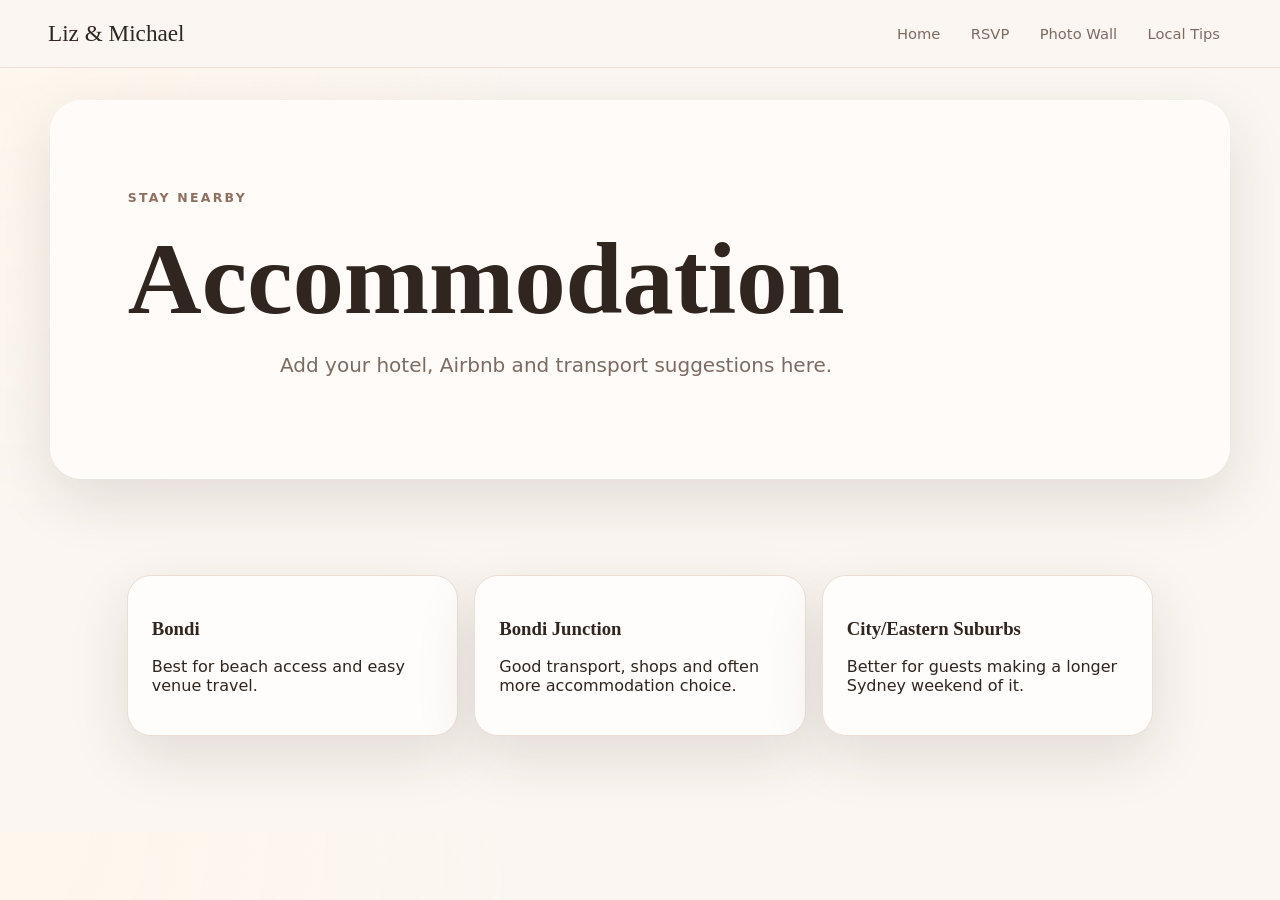
==== accommodation.html @ fe6d3f45 "update" ====
<!doctype html><html lang="en"><head><meta charset="utf-8"><meta name="viewport" content="width=device-width,initial-scale=1"><meta name="theme-color" content="#8f6f5f"><title>Accommodation — Liz & Michael</title><link rel="manifest" href="manifest.json"><link rel="stylesheet" href="css/styles.css"></head><body><header class="site-header"><a class="brand" href="index.html">Liz & Michael</a><nav class="nav open"><a href="index.html">Home</a><a href="rsvp.html">RSVP</a><a href="photo-wall.html">Photo Wall</a><a href="local.html">Local Tips</a></nav></header><main class="page"><section class="section page-hero reveal"><p class="eyebrow">Stay nearby</p><h1>Accommodation</h1><p class="lead">Add your hotel, Airbnb and transport suggestions here.</p></section><section class="section grid cards reveal"><article><h3>Bondi</h3><p>Best for beach access and easy venue travel.</p></article><article><h3>Bondi Junction</h3><p>Good transport, shops and often more accommodation choice.</p></article><article><h3>City/Eastern Suburbs</h3><p>Better for guests making a longer Sydney weekend of it.</p></article></section></main><script src="js/app.js"></script></body></html>
---- css/styles.css ----
:root{--bg:#fbf6f1;--paper:#fffdfb;--ink:#30251f;--muted:#7d6b61;--accent:#8f6f5f;--accent2:#d9b8a5;--line:#eaded5;--shadow:0 20px 60px rgba(48,37,31,.12)}*{box-sizing:border-box}html{scroll-behavior:smooth}body{margin:0;font-family:Inter,ui-sans-serif,system-ui,-apple-system,Segoe UI,sans-serif;background:radial-gradient(circle at top left,#fff7ed,transparent 35%),var(--bg);color:var(--ink)}a{color:inherit}.site-header{position:sticky;top:0;z-index:20;display:flex;align-items:center;justify-content:space-between;gap:1rem;padding:1rem clamp(1rem,4vw,3rem);background:rgba(251,246,241,.86);backdrop-filter:blur(16px);border-bottom:1px solid var(--line)}.brand{font-family:Georgia,serif;font-size:1.45rem;text-decoration:none}.nav{display:flex;flex-wrap:wrap;gap:.4rem;align-items:center}.nav a{text-decoration:none;padding:.55rem .75rem;border-radius:999px;color:var(--muted);font-size:.92rem}.nav a:hover,.pill{background:var(--ink)!important;color:#fff!important}.nav-toggle{display:none}.section{padding:clamp(3rem,8vw,6rem) clamp(1rem,6vw,5rem);max-width:1180px;margin:auto}.hero{min-height:82vh;display:grid;place-items:center;text-align:center;background:linear-gradient(120deg,rgba(143,111,95,.18),rgba(217,184,165,.2)),url('../assets/images/hero.svg') center/cover;border-bottom:1px solid var(--line);max-width:none}.hero-card,.page-hero{background:rgba(255,253,251,.78);border:1px solid rgba(255,255,255,.7);box-shadow:var(--shadow);border-radius:2rem;padding:clamp(2rem,6vw,5rem)}h1,h2,h3{font-family:Georgia,serif;line-height:1.05}h1{font-size:clamp(2.6rem,8vw,6.5rem);margin:.2em 0}h2{font-size:clamp(2rem,5vw,3.5rem);margin:.2em 0 .5em}.lead{font-size:1.25rem;color:var(--muted);max-width:720px;margin:0 auto 1.5rem}.eyebrow{text-transform:uppercase;letter-spacing:.18em;color:var(--accent);font-weight:700;font-size:.78rem}.button{display:inline-flex;align-items:center;justify-content:center;padding:.9rem 1.2rem;border-radius:999px;background:var(--ink);color:#fff;text-decoration:none;font-weight:700;border:1px solid var(--ink)}.button.ghost{background:transparent;color:var(--ink)}.hero-actions{display:flex;justify-content:center;gap:.75rem;flex-wrap:wrap}.countdown{margin-top:1.5rem;color:var(--muted);font-weight:700}.timeline{display:grid;gap:1rem;border-left:2px solid var(--accent2);padding-left:1.5rem}.timeline div{background:var(--paper);border:1px solid var(--line);box-shadow:var(--shadow);border-radius:1.25rem;padding:1rem 1.2rem;display:grid;gap:.25rem}.timeline strong{color:var(--accent)}.split{display:grid;grid-template-columns:1.2fr .8fr;gap:2rem;align-items:center}.info-card,.cards article,.map-card{background:var(--paper);border:1px solid var(--line);box-shadow:var(--shadow);border-radius:1.5rem;padding:1.5rem}.grid{display:grid;grid-template-columns:repeat(3,minmax(0,1fr));gap:1rem}.map-card iframe{width:100%;min-height:420px;border:0;border-radius:1rem}footer{text-align:center;padding:3rem;color:var(--muted)}.page{padding-top:2rem}.reveal{opacity:0;transform:translateY(18px);transition:.7s ease}.reveal.visible{opacity:1;transform:none}@media(max-width:850px){.site-header{align-items:flex-start}.nav{display:none;width:100%}.nav.open{display:flex}.nav-toggle{display:block;border:1px solid var(--line);background:var(--paper);border-radius:999px;padding:.5rem .7rem}.split,.grid{grid-template-columns:1fr}.hero-actions{align-items:stretch}.button{width:100%}}
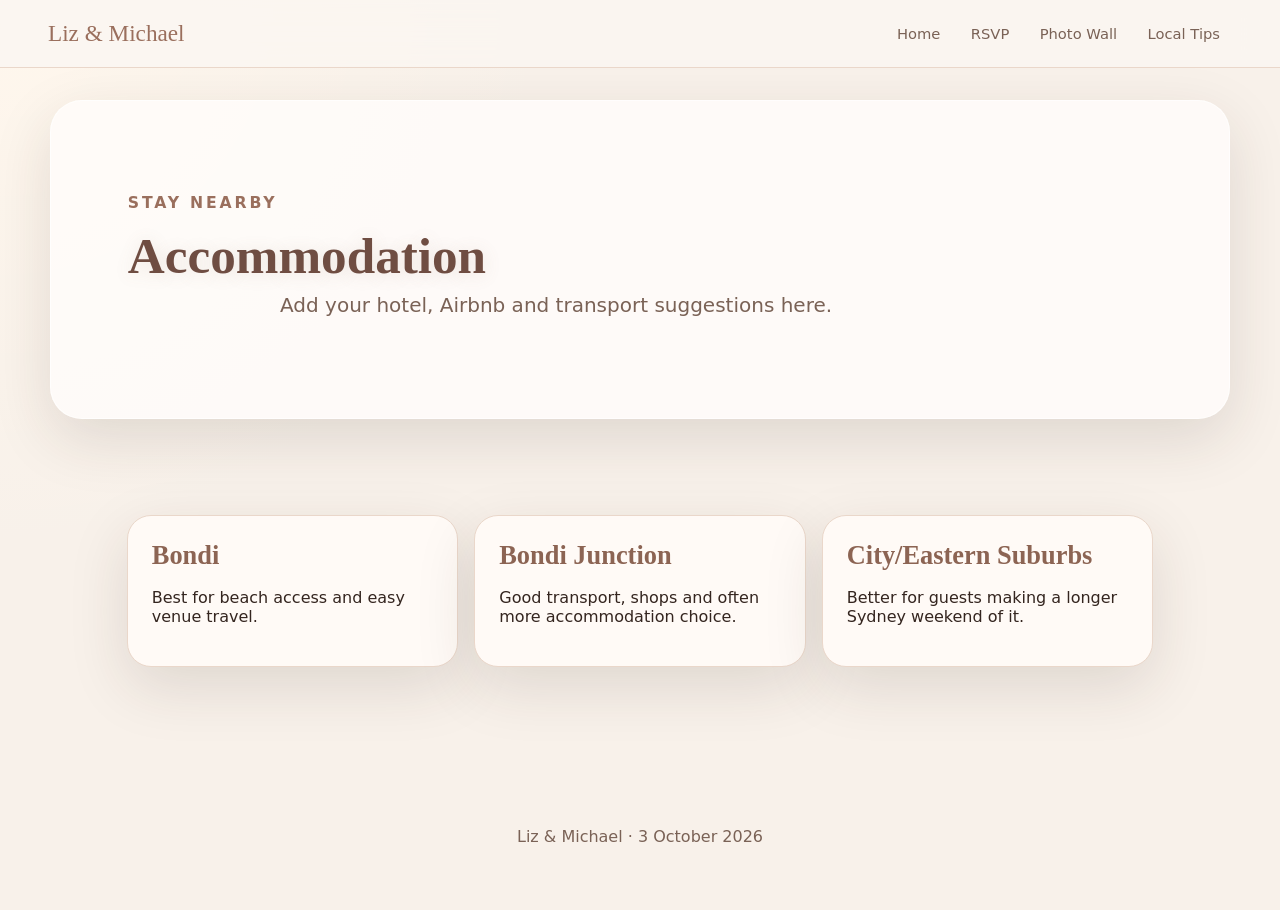
==== commit 10a69f18: "m" ====
--- a/accommodation.html
+++ b/accommodation.html
@@ -1 +1,127 @@
-<!doctype html><html lang="en"><head><meta charset="utf-8"><meta name="viewport" content="width=device-width,initial-scale=1"><meta name="theme-color" content="#8f6f5f"><title>Accommodation — Liz & Michael</title><link rel="manifest" href="manifest.json"><link rel="stylesheet" href="css/styles.css"></head><body><header class="site-header"><a class="brand" href="index.html">Liz & Michael</a><nav class="nav open"><a href="index.html">Home</a><a href="rsvp.html">RSVP</a><a href="photo-wall.html">Photo Wall</a><a href="local.html">Local Tips</a></nav></header><main class="page"><section class="section page-hero reveal"><p class="eyebrow">Stay nearby</p><h1>Accommodation</h1><p class="lead">Add your hotel, Airbnb and transport suggestions here.</p></section><section class="section grid cards reveal"><article><h3>Bondi</h3><p>Best for beach access and easy venue travel.</p></article><article><h3>Bondi Junction</h3><p>Good transport, shops and often more accommodation choice.</p></article><article><h3>City/Eastern Suburbs</h3><p>Better for guests making a longer Sydney weekend of it.</p></article></section></main><script src="js/app.js"></script></body></html>
+<!doctype html>
+<html lang="en">
+   <head>
+      <meta charset="utf-8" />
+      <meta name="viewport" content="width=device-width,initial-scale=1" />
+      <meta name="theme-color" content="#8f6f5f" />
+      <title>Accommodation — Liz & Michael</title>
+      <link rel="manifest" href="manifest.json" />
+      <link rel="apple-touch-icon" href="assets/icons/icon-192.png" />
+      <link rel="stylesheet" href="css/styles.css" />
+   </head>
+   <body>
+      <header class="site-header">
+         <a class="brand" href="index.html">Liz & Michael</a
+         ><button
+            class="nav-toggle"
+            type="button"
+            aria-label="Open menu"
+            aria-expanded="false"
+            aria-controls="site-navigation"
+         >
+            ☰
+         </button>
+         <nav id="site-navigation" class="nav">
+            <a href="index.html">Home</a><a href="rsvp.html">RSVP</a
+            ><a href="photo-wall.html">Photo Wall</a
+            ><a href="local.html">Local Tips</a>
+         </nav>
+      </header>
+      <main class="page">
+         <section class="section page-hero reveal">
+            <p class="eyebrow">Stay nearby</p>
+            <h1>Accommodation</h1>
+            <p class="lead">
+               Add your hotel, Airbnb and transport suggestions here.
+            </p>
+         </section>
+         <section class="section grid cards reveal">
+            <article>
+               <h3>Bondi</h3>
+               <p>Best for beach access and easy venue travel.</p>
+            </article>
+            <article>
+               <h3>Bondi Junction</h3>
+               <p>Good transport, shops and often more accommodation choice.</p>
+            </article>
+            <article>
+               <h3>City/Eastern Suburbs</h3>
+               <p>Better for guests making a longer Sydney weekend of it.</p>
+            </article>
+         </section>
+      </main>
+      
+	  <div class="install-strip" id="install-strip" hidden>
+  <div>
+    <strong>Add our wedding app</strong>
+    <span>
+      Get quick access to schedules, maps, accommodation and photo sharing.
+    </span>
+  </div>
+
+  <div class="install-actions">
+    <button
+      class="install-button"
+      id="install-button"
+      type="button">
+      Add to Home Screen
+    </button>
+
+    <button
+      class="install-dismiss"
+      id="install-dismiss"
+      type="button"
+      aria-label="Dismiss install prompt">
+      ×
+    </button>
+  </div>
+</div>
+
+<div
+  class="install-modal"
+  id="ios-install-modal"
+  hidden
+  aria-hidden="true">
+
+  <div
+    class="install-modal-card"
+    role="dialog"
+    aria-modal="true"
+    aria-labelledby="ios-install-title">
+
+    <button
+      class="modal-close"
+      id="ios-install-close"
+      type="button"
+      aria-label="Close install instructions">
+      ×
+    </button>
+
+    <p class="eyebrow">iPhone & iPad</p>
+
+    <h2 id="ios-install-title">
+      Add to Home Screen
+    </h2>
+
+    <p>
+      Add our wedding app to your Home Screen for easy access before and during the day.
+    </p>
+
+    <p>
+      Tap <strong>Share</strong> in Safari, then select
+      <strong>Add to Home Screen</strong>.
+    </p>
+
+    <img
+      class="install-gif"
+      src="assets/images/ios-add-to-home.gif"
+      alt="How to add the wedding site to your iPhone home screen">
+  </div>
+</div>
+
+  <footer><p>Liz & Michael · 3 October 2026</p></footer>
+  <script src="js/app.js"></script>
+</body>
+</html>
+	  
+     
--- a/css/styles.css
+++ b/css/styles.css
@@ -1 +1,738 @@
-:root{--bg:#fbf6f1;--paper:#fffdfb;--ink:#30251f;--muted:#7d6b61;--accent:#8f6f5f;--accent2:#d9b8a5;--line:#eaded5;--shadow:0 20px 60px rgba(48,37,31,.12)}*{box-sizing:border-box}html{scroll-behavior:smooth}body{margin:0;font-family:Inter,ui-sans-serif,system-ui,-apple-system,Segoe UI,sans-serif;background:radial-gradient(circle at top left,#fff7ed,transparent 35%),var(--bg);color:var(--ink)}a{color:inherit}.site-header{position:sticky;top:0;z-index:20;display:flex;align-items:center;justify-content:space-between;gap:1rem;padding:1rem clamp(1rem,4vw,3rem);background:rgba(251,246,241,.86);backdrop-filter:blur(16px);border-bottom:1px solid var(--line)}.brand{font-family:Georgia,serif;font-size:1.45rem;text-decoration:none}.nav{display:flex;flex-wrap:wrap;gap:.4rem;align-items:center}.nav a{text-decoration:none;padding:.55rem .75rem;border-radius:999px;color:var(--muted);font-size:.92rem}.nav a:hover,.pill{background:var(--ink)!important;color:#fff!important}.nav-toggle{display:none}.section{padding:clamp(3rem,8vw,6rem) clamp(1rem,6vw,5rem);max-width:1180px;margin:auto}.hero{min-height:82vh;display:grid;place-items:center;text-align:center;background:linear-gradient(120deg,rgba(143,111,95,.18),rgba(217,184,165,.2)),url('../assets/images/hero.svg') center/cover;border-bottom:1px solid var(--line);max-width:none}.hero-card,.page-hero{background:rgba(255,253,251,.78);border:1px solid rgba(255,255,255,.7);box-shadow:var(--shadow);border-radius:2rem;padding:clamp(2rem,6vw,5rem)}h1,h2,h3{font-family:Georgia,serif;line-height:1.05}h1{font-size:clamp(2.6rem,8vw,6.5rem);margin:.2em 0}h2{font-size:clamp(2rem,5vw,3.5rem);margin:.2em 0 .5em}.lead{font-size:1.25rem;color:var(--muted);max-width:720px;margin:0 auto 1.5rem}.eyebrow{text-transform:uppercase;letter-spacing:.18em;color:var(--accent);font-weight:700;font-size:.78rem}.button{display:inline-flex;align-items:center;justify-content:center;padding:.9rem 1.2rem;border-radius:999px;background:var(--ink);color:#fff;text-decoration:none;font-weight:700;border:1px solid var(--ink)}.button.ghost{background:transparent;color:var(--ink)}.hero-actions{display:flex;justify-content:center;gap:.75rem;flex-wrap:wrap}.countdown{margin-top:1.5rem;color:var(--muted);font-weight:700}.timeline{display:grid;gap:1rem;border-left:2px solid var(--accent2);padding-left:1.5rem}.timeline div{background:var(--paper);border:1px solid var(--line);box-shadow:var(--shadow);border-radius:1.25rem;padding:1rem 1.2rem;display:grid;gap:.25rem}.timeline strong{color:var(--accent)}.split{display:grid;grid-template-columns:1.2fr .8fr;gap:2rem;align-items:center}.info-card,.cards article,.map-card{background:var(--paper);border:1px solid var(--line);box-shadow:var(--shadow);border-radius:1.5rem;padding:1.5rem}.grid{display:grid;grid-template-columns:repeat(3,minmax(0,1fr));gap:1rem}.map-card iframe{width:100%;min-height:420px;border:0;border-radius:1rem}footer{text-align:center;padding:3rem;color:var(--muted)}.page{padding-top:2rem}.reveal{opacity:0;transform:translateY(18px);transition:.7s ease}.reveal.visible{opacity:1;transform:none}@media(max-width:850px){.site-header{align-items:flex-start}.nav{display:none;width:100%}.nav.open{display:flex}.nav-toggle{display:block;border:1px solid var(--line);background:var(--paper);border-radius:999px;padding:.5rem .7rem}.split,.grid{grid-template-columns:1fr}.hero-actions{align-items:stretch}.button{width:100%}}
+:root {
+    --bg: #f8f1ea;
+    --paper: #fffaf6;
+    --ink: #34251f;
+    --muted: #7a6256;
+    --accent: #9a6f5d;
+    --accent2: #e2bda8;
+    --line: #ead7ca;
+    --rose: #b98678;
+    --champagne: #f3dfcf;
+    --shadow: 0 20px 60px rgba(52, 37, 31, 0.13);
+}
+* {
+    box-sizing: border-box;
+}
+html {
+    scroll-behavior: smooth;
+}
+body {
+    margin: 0;
+    font-family: Inter, ui-sans-serif, system-ui, -apple-system, Segoe UI,
+        sans-serif;
+    background: radial-gradient(circle at top left, #fff7ed, transparent 35%),
+        var(--bg);
+    color: var(--ink);
+}
+a {
+    color: inherit;
+}
+.site-header {
+    position: sticky;
+    top: 0;
+    z-index: 20;
+    display: flex;
+    align-items: center;
+    justify-content: space-between;
+    gap: 1rem;
+    padding: 1rem clamp(1rem, 4vw, 3rem);
+    background: rgba(251, 246, 241, 0.86);
+    backdrop-filter: blur(16px);
+    border-bottom: 1px solid var(--line);
+}
+.brand {
+    font-family: Georgia, serif;
+    font-size: 1.45rem;
+    text-decoration: none;
+    color: var(--accent);
+    font-weight: 500;
+}
+.brand:hover {
+    color: #8c6453;
+}
+.nav {
+    display: flex;
+    flex-wrap: wrap;
+    gap: 0.4rem;
+    align-items: center;
+}
+span {
+    color: var(--muted);
+}
+.emergency a {
+    color: #8c6453;
+}
+.nav a {
+    text-decoration: none;
+    padding: 0.55rem 0.75rem;
+    border-radius: 999px;
+    color: var(--muted);
+    font-size: 0.92rem;
+}
+.nav a:hover,
+.pill {
+    background: var(--ink) !important;
+    color: #fff !important;
+}
+.nav-toggle {
+    display: none;
+}
+.section {
+    padding: clamp(3rem, 8vw, 6rem) clamp(1rem, 6vw, 5rem);
+    max-width: 1180px;
+    margin: auto;
+}
+.hero {
+    min-height: 82vh;
+    display: grid;
+    place-items: center;
+    text-align: center;
+    background: linear-gradient(
+            120deg,
+            rgba(143, 111, 95, 0.18),
+            rgba(217, 184, 165, 0.2)
+        ),
+        url("../assets/images/hero.svg") center/cover;
+    border-bottom: 1px solid var(--line);
+    max-width: none;
+}
+.hero-card,
+.page-hero {
+    background: rgba(255, 253, 251, 0.78);
+    border: 1px solid rgba(255, 255, 255, 0.7);
+    box-shadow: var(--shadow);
+    border-radius: 2rem;
+    padding: clamp(1rem, 6vw, 5rem);
+}
+h1,
+h2,
+h3 {
+    font-family: Georgia, serif;
+    line-height: 1.08;
+}
+
+h1 {
+    font-size: clamp(1.6rem, 4vw, 3.25rem);
+    margin: 0.2em 0;
+    color: #6f4d42;
+    text-shadow: 0 2px 18px rgba(143, 111, 95, 0.16);
+}
+
+h2 {
+    font-size: clamp(2rem, 5vw, 3.5rem);
+    margin: 0.2em 0 0.5em;
+    color: #8f5f50;
+    position: relative;
+}
+
+h2::after {
+    content: "";
+    display: block;
+    width: 4.5rem;
+    height: 2px;
+    margin-top: 0.6rem;
+    background: linear-gradient(90deg, var(--rose), transparent);
+}
+
+h3 {
+    font-size: clamp(1.25rem, 2.5vw, 1.65rem);
+    line-height: 1.2;
+    margin: 0 0 0.65rem;
+    color: #8c6453;
+    font-weight: 600;
+}
+.hero-card h1.no-divider::after {
+    content: none;
+}
+.lead {
+    font-size: 1.25rem;
+    color: var(--muted);
+    max-width: 720px;
+    margin: 0 auto 1.5rem;
+}
+.eyebrow {
+   /*text-transform: uppercase;*/
+    letter-spacing: 0.18em;
+    color: var(--accent);
+    font-weight: 700;
+    font-size: 0.68rem;
+}
+.eyebrow-raised {
+   /*text-transform: uppercase;*/ 	
+    letter-spacing: 0.18em;
+    color: var(--accent);
+    font-weight: 700;
+    font-size: 0.98rem;
+}
+.button {
+    display: inline-flex;
+    align-items: center;
+    justify-content: center;
+    padding: 0.9rem 1.2rem;
+    border-radius: 999px;
+    background: #8c6453;
+    color: #fff;
+    text-decoration: none;
+    font-weight: 700;
+    border: 1px solid #8c6453;
+}
+.button:hover {
+    background: #7f5648;
+    border-color: #7f5648;
+}
+.button.ghost {
+    background: transparent;
+    color: #8c6453;
+    border-color: #d9c3b7;
+}
+.hero-actions {
+    display: flex;
+    justify-content: center;
+    gap: 0.75rem;
+    flex-wrap: wrap;
+}
+.button.ghost:hover {
+    background: rgba(140, 100, 83, 0.08);
+    border-color: #8c6453;
+}
+.countdown {
+    margin-top: 1.5rem;
+    color: var(--muted);
+    font-weight: 700;
+}
+.timeline {
+    display: grid;
+    gap: 1rem;
+    border-left: 2px solid var(--accent2);
+    padding-left: 1.5rem;
+}
+.timeline div {
+    background: var(--paper);
+    border: 1px solid var(--line);
+    box-shadow: var(--shadow);
+    border-radius: 1.25rem;
+    padding: 1rem 1.2rem;
+    display: grid;
+    gap: 0.25rem;
+}
+.timeline strong {
+    color: var(--accent);
+}
+.split {
+    display: grid;
+    grid-template-columns: 1.2fr 0.8fr;
+    gap: 2rem;
+    align-items: center;
+}
+.info-card,
+.cards article,
+.map-card {
+    background: var(--paper);
+    border: 1px solid var(--line);
+    box-shadow: var(--shadow);
+    border-radius: 1.5rem;
+    padding: 1.5rem;
+}
+.grid {
+    display: grid;
+    grid-template-columns: repeat(3, minmax(0, 1fr));
+    gap: 1rem;
+}
+.map-card iframe {
+    width: 100%;
+    min-height: 420px;
+    border: 0;
+    border-radius: 1rem;
+}
+
+/**/
+
+/* Polished map card */
+.map-card {
+    overflow: hidden;
+    padding: 0;
+}
+
+.map-card iframe {
+    width: 100%;
+    min-height: 420px;
+    border: 0;
+    border-radius: 1.5rem 1.5rem 0 0;
+    display: block;
+}
+
+.map-actions {
+    display: flex;
+    gap: 0.75rem;
+    padding: 1rem;
+    flex-wrap: wrap;
+    background: rgba(255, 253, 251, 0.92);
+    border-top: 1px solid var(--line);
+}
+
+.map-actions .button {
+    width: auto;
+}
+
+@media (max-width: 850px) {
+    .map-card iframe {
+        min-height: 320px;
+    }
+
+    .map-actions {
+        flex-direction: column;
+    }
+
+    .map-actions .button {
+        width: 100%;
+    }
+}
+
+
+/**/
+
+
+
+
+footer {
+    text-align: center;
+    padding: 3rem;
+    color: var(--muted);
+}
+.page {
+    padding-top: 2rem;
+}
+.reveal {
+    opacity: 0;
+    transform: translateY(18px);
+    transition: 0.7s ease;
+}
+.reveal.visible {
+    opacity: 1;
+    transform: none;
+}
+@media (max-width: 850px) {
+    .site-header {
+        align-items: flex-start;
+    }
+    .nav {
+        display: none;
+        width: 100%;
+    }
+    .nav.open {
+        display: flex;
+    }
+    .nav-toggle {
+        display: block;
+        border: 1px solid var(--line);
+        background: var(--paper);
+        border-radius: 999px;
+        padding: 0.5rem 0.7rem;
+    }
+    .split,
+    .grid {
+        grid-template-columns: 1fr;
+    }
+    .hero-actions {
+        align-items: stretch;
+    }
+    .button {
+        width: 100%;
+    }
+}
+
+.eyebrow {
+    text-transform: uppercase;
+    letter-spacing: 0.18em;
+    color: var(--accent);
+    font-weight: 700;
+    font-size: 0.98rem;
+}
+/* Improved mobile navigation */
+@media (max-width: 850px) {
+    .site-header {
+        align-items: center;
+        flex-wrap: wrap;
+        padding: 0.85rem 1rem;
+    }
+
+    .brand {
+        font-size: 1.25rem;
+    }
+
+    .nav-toggle {
+        display: inline-flex;
+        align-items: center;
+        justify-content: center;
+        width: 2.75rem;
+        height: 2.75rem;
+        border: 1px solid var(--line);
+        background: var(--paper);
+        border-radius: 999px;
+        font-size: 1.25rem;
+        line-height: 1;
+        box-shadow: 0 10px 30px rgba(48, 37, 31, 0.08);
+    }
+
+    .nav {
+        display: none;
+        width: 100%;
+        margin-top: 0.75rem;
+        padding: 0.65rem;
+        background: rgba(255, 253, 251, 0.96);
+        border: 1px solid var(--line);
+        border-radius: 1.25rem;
+        box-shadow: var(--shadow);
+        backdrop-filter: blur(16px);
+    }
+
+    .nav.open {
+        display: grid;
+        grid-template-columns: 1fr 1fr;
+        gap: 0.45rem;
+    }
+
+    .nav a {
+        display: flex;
+        align-items: center;
+        justify-content: center;
+        min-height: 2.75rem;
+        padding: 0.75rem 0.65rem;
+        border-radius: 0.95rem;
+        background: #fff8f3;
+        border: 1px solid rgba(234, 222, 213, 0.8);
+        color: var(--ink);
+        text-align: center;
+        font-size: 0.95rem;
+    }
+
+    .nav a.pill {
+        grid-column: 1 / -1;
+    }
+}
+
+@media (max-width: 420px) {
+    .nav.open {
+        grid-template-columns: 1fr;
+    }
+}
+
+/* PWA install prompt */
+.install-strip {
+    position: fixed;
+    left: 50%;
+    bottom: 1rem;
+    z-index: 40;
+    width: min(920px, calc(100% - 2rem));
+    transform: translateX(-50%);
+
+    display: flex;
+    align-items: center;
+    justify-content: space-between;
+    gap: 1rem;
+
+    padding: 0.9rem 1rem;
+
+    background: rgba(255, 253, 251, 0.96);
+    border: 1px solid var(--line);
+    border-radius: 1.25rem;
+
+    box-shadow: var(--shadow);
+    backdrop-filter: blur(18px);
+}
+
+.install-strip[hidden],
+.install-modal[hidden] {
+    display: none !important;
+}
+
+.install-strip strong,
+.install-strip span {
+    display: block;
+}
+
+.install-strip strong {
+    color: #7f5648;
+}
+
+.install-strip span {
+    color: var(--muted);
+    font-size: 0.92rem;
+    margin-top: 0.1rem;
+}
+
+.install-actions {
+    display: flex;
+    align-items: center;
+    gap: 0.5rem;
+}
+
+.install-button {
+    border: 0;
+    border-radius: 999px;
+
+    background: #8c6453;
+    color: #fff;
+
+    font-weight: 700;
+    padding: 0.85rem 1.1rem;
+
+    white-space: nowrap;
+    cursor: pointer;
+}
+
+.install-button:hover {
+    background: #7f5648;
+}
+
+.install-dismiss {
+    width: 2.5rem;
+    height: 2.5rem;
+
+    border: 1px solid var(--line);
+    border-radius: 999px;
+
+    background: transparent;
+    color: var(--muted);
+
+    font-size: 1.2rem;
+    line-height: 1;
+
+    cursor: pointer;
+}
+
+.install-dismiss:hover {
+    background: rgba(143, 111, 95, 0.08);
+    color: var(--ink);
+}
+
+.install-modal {
+    position: fixed;
+    inset: 0;
+    z-index: 50;
+
+    display: grid;
+    place-items: center;
+
+    padding: 1rem;
+
+    background: rgba(48, 37, 31, 0.42);
+    backdrop-filter: blur(8px);
+}
+
+.install-modal-card {
+    position: relative;
+
+    width: min(620px, 100%);
+    max-height: min(88vh, 760px);
+    overflow: auto;
+
+    background: var(--paper);
+    border: 1px solid var(--line);
+    border-radius: 1.75rem;
+
+    box-shadow: var(--shadow);
+
+    padding: clamp(1.25rem, 4vw, 2rem);
+}
+
+.install-modal-card h2 {
+    margin-bottom: 0.25rem;
+}
+
+.modal-close {
+    position: absolute;
+    top: 0.85rem;
+    right: 0.85rem;
+
+    width: 2.5rem;
+    height: 2.5rem;
+
+    border-radius: 999px;
+    border: 1px solid var(--line);
+
+    background: #fff8f3;
+    color: var(--ink);
+
+    font-size: 1.5rem;
+    line-height: 1;
+
+    cursor: pointer;
+}
+
+.install-gif {
+    display: block;
+    width: 100%;
+
+    margin-top: 1rem;
+
+    border-radius: 1.25rem;
+    border: 1px solid var(--line);
+
+    background: #fff8f3;
+}
+
+@media (max-width: 640px) {
+    .install-strip {
+        flex-direction: column;
+        align-items: stretch;
+        bottom: 0.75rem;
+    }
+
+    .install-actions {
+        width: 100%;
+    }
+
+    .install-button {
+        flex: 1;
+    }
+}
+
+
+
+.contact-links {
+    display: flex;
+    gap: 1rem;
+    flex-wrap: wrap;
+    margin-top: 1.5rem;
+}
+
+.contact-link {
+    display: inline-flex;
+    align-items: center;
+    gap: 0.75rem;
+
+    padding: 0.9rem 1.2rem;
+
+    background: var(--paper);
+    border: 1px solid var(--line);
+    border-radius: 999px;
+
+    text-decoration: none;
+    color: var(--ink);
+
+    box-shadow: var(--shadow);
+    transition: all 0.2s ease;
+}
+
+.contact-link:hover {
+    transform: translateY(-2px);
+    background: var(--ink);
+    color: #fff;
+}
+
+.contact-link .icon {
+    font-size: 1.1rem;
+}
+
+@media (max-width: 700px) {
+    .contact-links {
+        flex-direction: column;
+    }
+
+    .contact-link {
+        width: 100%;
+        justify-content: center;
+    }
+}
+.wedding-crest {
+  display: block;
+  width: min(260px, 70vw);
+  max-width: 260px;
+  margin: 0 auto 1.5rem;
+}
+
+.hero-card {
+  position: relative;
+  overflow: hidden;
+  text-align: center;
+}
+
+.hero-card::before {
+  content: "";
+  position: absolute;
+  inset: 0;
+
+  background-image: url("../assets/images/liz-michael-crest.webp");
+  background-repeat: no-repeat;
+  background-position: center 45px;
+background-size: min(260px, 60vw);
+
+  opacity: 0.54;
+
+  filter:
+    sepia(0.2)
+    saturate(0.9)
+    contrast(0.95);
+
+  pointer-events: none;
+  z-index: 0;
+}
+
+.hero-card > * {
+  position: relative;
+  z-index: 1;
+}
+
+/* Main heading */
+.hero-card h1 {
+  
+  margin-bottom: 20rem;
+  color: #7f5648;
+  letter-spacing: -0.03em;
+  text-shadow: 0 2px 18px rgba(143,111,95,0.15);
+}
+
+.hero-card h1::after {
+  content: "";
+  display: block;
+  width: 5.5rem;
+  height: 2px;
+  margin: 1rem auto 0;
+  background: linear-gradient(
+    90deg,
+    transparent,
+    var(--rose),
+    transparent
+  );
+}
+
+/* Date */
+.hero-date {
+  margin: 0;
+  font-size: 1.35rem;
+  color: var(--muted);
+  font-weight: 500;
+}
+
+/* Venue title */
+.hero-kicker {
+  margin-top: 0.5rem;
+  margin-bottom: 0;
+  color: #7f5648;
+  font-size: 1rem;
+  letter-spacing: 0.08em;
+  
+}
+
+/* Venue details */
+.venue-line {
+  margin: 0.75rem 0 0;
+  font-size: 0.95rem;
+  color: var(--muted);
+}
+
+/* Countdown */
+.countdown-lower {
+  margin-top: 2rem;
+  margin-bottom: 0;
+  font-size: 1.05rem;
+  color: var(--accent);
+}
+
+/* Buttons */
+.hero-actions-lower {
+  margin-top: 2rem;
+  padding-top: 1.5rem;
+  border-top: 1px solid rgba(143, 111, 95, 0.15);
+}
